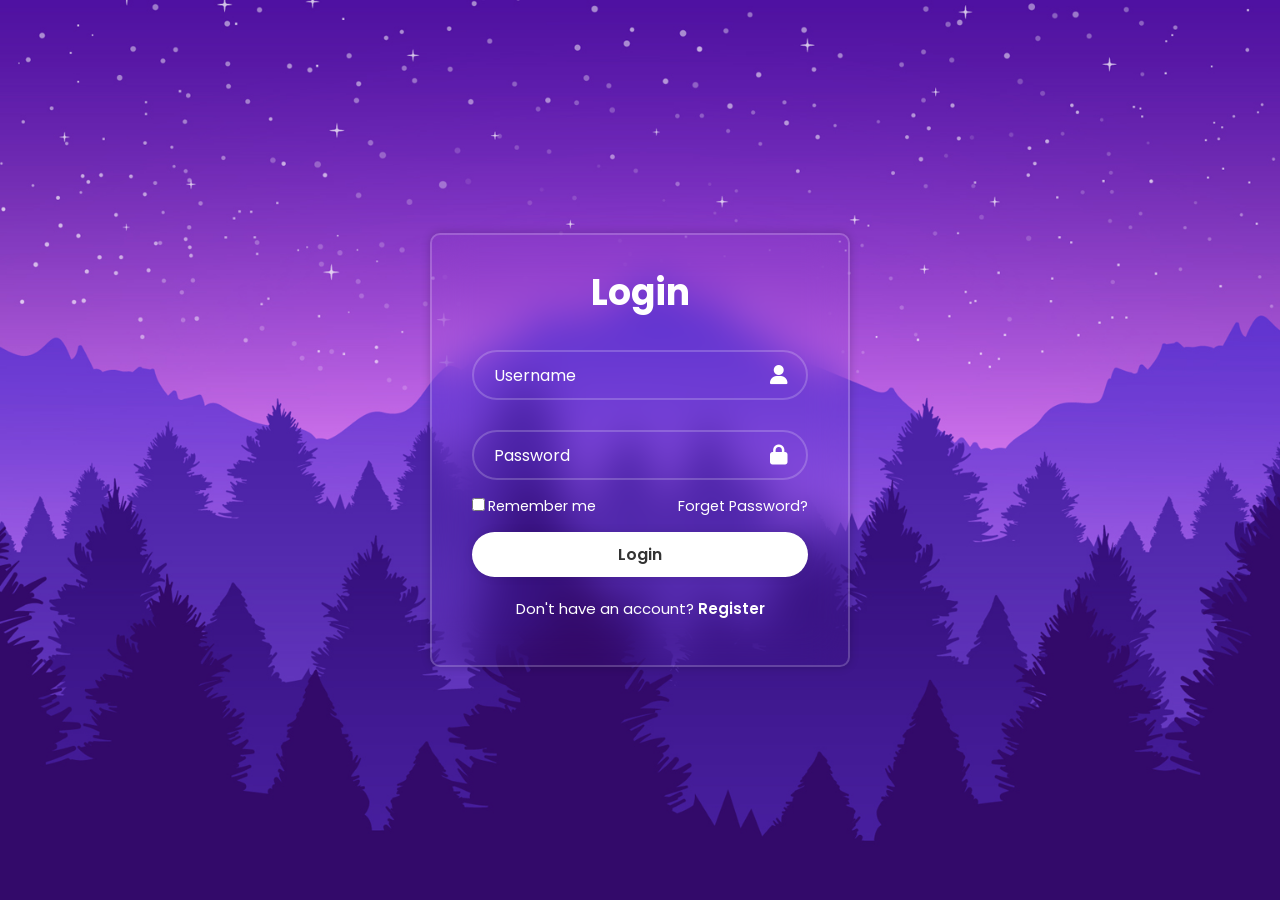
==== login.html @ b4275901 "Sign up page desgin" ====
<!DOCTYPE html>
<html lang="en">
<head>
    <meta charset="UTF-8">
    <meta name="viewport" content="width=device-width, initial-scale=1.0">
    <title>Log-in page</title>
    <link rel="stylesheet" href="login.css">
    <link rel="stylesheet" href="https://cdnjs.cloudflare.com/ajax/libs/font-awesome/6.6.0/css/all.min.css" integrity="sha512-Kc323vGBEqzTmouAECnVceyQqyqdsSiqLQISBL29aUW4U/M7pSPA/gEUZQqv1cwx4OnYxTxve5UMg5GT6L4JJg==" crossorigin="anonymous" referrerpolicy="no-referrer" />
</head>


<body>

    <div class="wrapper">
        <form action="">
<h1>Login</h1> 
<div class="input-box">
<input type="text" placeholder="Username" required>
<i class="fa-solid fa-user"></i>
</div>

<div class="input-box">
    <input type="password"
     placeholder="Password" required>
     <i class="fa-solid fa-lock"></i>
</div>

    <div class="remember-forget">
        <label> <input type="checkbox">Remember me </label>
        <a href="#">Forget Password?</a>
    </div>

    <button type="submit" class="btn">Login</button>


    <div class="register-link">
        <p>Don't have an account? <a href="#">Register</a> </p>
    </div>

</form>
    </div>
</body>
</html>
---- login.css ----
@import url("https://fonts.googleapis.com/css2?family=Poppins:wght@300;400;500;600;700;800;900&display=swap");

*{
    margin: 0;
    padding: 0;
    box-sizing: border-box;
    font-family: "Poppins", sans-serif;
}

body{
    display: flex;
    justify-content: center;
    align-items: center;
    min-height: 100vh;
    background: url('img.jpg') no-repeat;
    background-size: cover;
    background-position: center;
}

.wrapper{
    width: 420px;
    background: transparent;
    border: 2px solid rgba(255, 255, 255, .2);
    backdrop-filter: blur(20px); /*The backdrop-filter CSS property allows you to apply graphical effects, such as blurring or color shifting, to the area behind an element.*/
    box-shadow: 0 0 10px rgba(0, 0, 0, .2); /*This property allows us to create various shadow sytles around an element like as blur radius, spread radius color and whether the shadow is inset or outset.*/
    color: #ffff;
    border-radius: 10px;
    padding: 30px 40px;
}

.wrapper h1 {
    font-size: 36px;
    text-align: center;
}

.wrapper .input-box {
    position: relative;
    width: 100%;
    height: 50px;
    margin: 30px 0;
}

.input-box input {
    width: 100%;
    height: 100%;
    background: transparent;
    border: none;
    outline: none;
    border: 2px solid rgba(255,255,255,.2);
    border-radius: 40px;
    font-size: 16px;
    color: #fff;
    padding: 20px 45px 20px 20px;
}

.input-box input::placeholder {
    color:#fff;
}

.input-box i {
    position: absolute;
    right: 20px;
    top: 50%;
    transform: translateY(-50%);
    font-size: 20px;
}

.wrapper .remember-forget {
    display: flex;
    justify-content: space-between;
    font-size: 14.5px;
    margin: -14px 0 15px;
}

.remember-forget label input{
    accent-color: #fff;
    margin-right: 3px;
}

.remember-forget a {
    color: #fff;
    text-decoration: none;
}

.remember-forget a:hover {
    text-decoration: underline;
}

.wrapper .btn {
width: 100%;
height: 45px;
background: #fff;
border: none;
outline: none;
border-radius: 40px;
box-shadow: 0 0 10px rgba(0, 0, 0, .1);
cursor: pointer;
font-size: 16px;
color: #333;
font-weight: 600;
}

.wrapper .register-link {
    font-size: 15px;
    text-align: center;
   margin: 20px 0 15px;
}

.register-link p a{
    color: #fff;
    text-decoration: none;
    font-weight: 600;
}

.register-link p a:hover {
    text-decoration: underline;
}
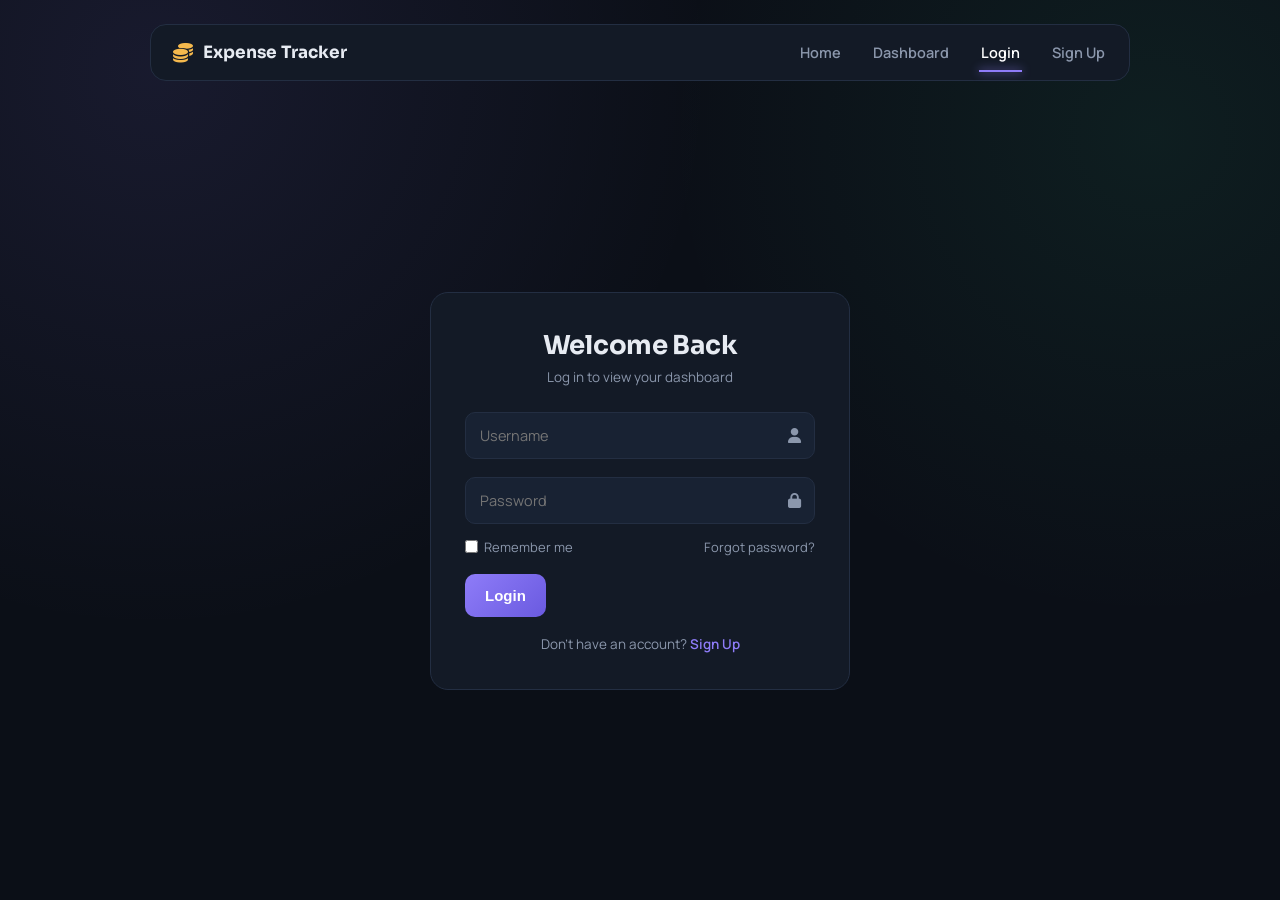
==== commit 98c81709: "Expense Tracker" ====
--- a/login.html
+++ b/login.html
@@ -1,43 +1,61 @@
 <!DOCTYPE html>
 <html lang="en">
 <head>
-    <meta charset="UTF-8">
-    <meta name="viewport" content="width=device-width, initial-scale=1.0">
-    <title>Log-in page</title>
-    <link rel="stylesheet" href="login.css">
-    <link rel="stylesheet" href="https://cdnjs.cloudflare.com/ajax/libs/font-awesome/6.6.0/css/all.min.css" integrity="sha512-Kc323vGBEqzTmouAECnVceyQqyqdsSiqLQISBL29aUW4U/M7pSPA/gEUZQqv1cwx4OnYxTxve5UMg5GT6L4JJg==" crossorigin="anonymous" referrerpolicy="no-referrer" />
+<meta charset="UTF-8">
+<meta name="viewport" content="width=device-width, initial-scale=1.0">
+<title>Login | Expense Tracker</title>
+<link rel="stylesheet" href="https://cdnjs.cloudflare.com/ajax/libs/font-awesome/6.6.0/css/all.min.css" integrity="sha512-Kc323vGBEqzTmouAECnVceyQqyqdsSiqLQISBL29aUW4U/M7pSPA/gEUZQqv1cwx4OnYxTxve5UMg5GT6L4JJg==" crossorigin="anonymous" referrerpolicy="no-referrer" />
+<link rel="preconnect" href="https://fonts.googleapis.com">
+<link href="https://fonts.googleapis.com/css2?family=Manrope:wght@400;500;600;700;800&family=Sora:wght@600;700;800&display=swap" rel="stylesheet">
+<link rel="stylesheet" href="css/base.css">
+<link rel="stylesheet" href="css/auth.css">
 </head>
-
-
 <body>
 
-    <div class="wrapper">
-        <form action="">
-<h1>Login</h1> 
-<div class="input-box">
-<input type="text" placeholder="Username" required>
-<i class="fa-solid fa-user"></i>
+<div class="navbar">
+  <div class="brand"><i class="fas fa-coins"></i> Expense Tracker</div>
+  <div class="nav-links">
+    <a href="index.html">Home</a>
+    <a href="dashboard.html">Dashboard</a>
+    <a href="login.html" class="active">Login</a>
+    <a href="signup.html">Sign Up</a>
+  </div>
 </div>
 
-<div class="input-box">
-    <input type="password"
-     placeholder="Password" required>
-     <i class="fa-solid fa-lock"></i>
+<div class="center">
+  <div class="wrapper">
+    <h1>Welcome Back</h1>
+    <p class="sub">Log in to view your dashboard</p>
+
+    <form id="loginForm" novalidate>
+      <div class="input-box">
+        <input type="text" id="username" placeholder="Username">
+        <i class="fa-solid fa-user"></i>
+      </div>
+      <div class="field-error" id="userError">Please enter your username.</div>
+
+      <div class="input-box">
+        <input type="password" id="password" placeholder="Password">
+        <i class="fa-solid fa-lock"></i>
+      </div>
+      <div class="field-error" id="passError">Password must be at least 6 characters.</div>
+
+      <div class="remember-forget">
+        <label><input type="checkbox" id="remember"> Remember me</label>
+        <a href="#" id="forgotLink">Forgot password?</a>
+      </div>
+
+      <button type="submit" class="btn" id="loginBtn">Login</button>
+
+      <div class="status-msg" id="statusMsg"></div>
+
+      <div class="register-link">
+        Don't have an account? <a href="signup.html">Sign Up</a>
+      </div>
+    </form>
+  </div>
 </div>
 
-    <div class="remember-forget">
-        <label> <input type="checkbox">Remember me </label>
-        <a href="#">Forget Password?</a>
-    </div>
-
-    <button type="submit" class="btn">Login</button>
-
-
-    <div class="register-link">
-        <p>Don't have an account? <a href="#">Register</a> </p>
-    </div>
-
-</form>
-    </div>
+<script src="js/login.js"></script>
 </body>
-</html>+</html>
--- a/css/base.css
+++ b/css/base.css
@@ -0,0 +1,141 @@
+/* ============================
+   BASE.CSS
+   Shared variables, reset, fonts, and navbar
+   Used by every page
+============================ */
+
+:root{
+  --bg: #0B0F17;
+  --panel: #131A26;
+  --panel-2: #182233;
+  --line: #232E42;
+  --text: #E7EBF2;
+  --muted: #8B97AC;
+  --income: #35D18E;
+  --income-soft: rgba(53,209,142,.14);
+  --expense: #FF6B7A;
+  --expense-soft: rgba(255,107,122,.14);
+  --gold: #F5B94D;
+  --violet: #8E7CF8;
+}
+
+*{ box-sizing:border-box; margin:0; padding:0; }
+
+html,body{
+  height:100%;
+  background: var(--bg);
+  color: var(--text);
+  font-family:'Manrope', sans-serif;
+}
+
+body{
+  min-height:100vh;
+  background-image:
+    radial-gradient(circle at 12% 8%, rgba(142,124,248,.10), transparent 40%),
+    radial-gradient(circle at 90% 15%, rgba(53,209,142,.08), transparent 35%);
+  display:flex;
+  flex-direction:column;
+}
+
+h1,h2,h3,h4{ font-family:'Sora', sans-serif; letter-spacing:-0.01em; }
+
+a{ color: inherit; }
+
+.wrap{
+  max-width: 980px;
+  width:100%;
+  margin: 0 auto;
+  padding: 34px 24px 70px;
+  flex:1;
+}
+
+/* ============================
+   NAVBAR (shared across all pages)
+============================ */
+.navbar{
+  max-width: 980px;
+  width:100%;
+  margin: 24px auto 0;
+  display:flex;
+  align-items:center;
+  justify-content:space-between;
+  background: var(--panel);
+  border: 1px solid var(--line);
+  border-radius: 16px;
+  padding: 12px 22px;
+}
+
+.brand{
+  display:flex;
+  align-items:center;
+  gap:10px;
+  font-family:'Sora', sans-serif;
+  font-weight:700;
+  font-size: 17px;
+}
+.brand i{ color: var(--gold); font-size:20px; }
+
+.nav-links{ display:flex; gap: 28px; }
+.nav-links a{
+  color: var(--muted);
+  text-decoration:none;
+  font-weight:600;
+  font-size: 14.5px;
+  position:relative;
+  padding: 6px 2px;
+  transition: color .25s ease, text-shadow .25s ease;
+}
+.nav-links a::after{
+  content:"";
+  position:absolute; left:0; bottom:-4px;
+  width:0%; height:2px;
+  background: var(--violet);
+  box-shadow: 0 0 10px var(--violet);
+  transition: width .25s ease;
+}
+.nav-links a:hover{ color:#fff; text-shadow: 0 0 12px rgba(142,124,248,.6); }
+.nav-links a:hover::after{ width:100%; }
+.nav-links a.active{ color:#fff; }
+.nav-links a.active::after{ width:100%; }
+
+/* ============================
+   SHARED BUTTON STYLES
+============================ */
+.btn-primary, .btn-secondary, .btn{
+  padding: 13px 20px;
+  border-radius: 10px;
+  font-size: 15px;
+  font-weight: 700;
+  text-decoration: none;
+  cursor: pointer;
+  transition: box-shadow .25s ease, transform .15s ease, opacity .2s ease;
+  border: none;
+  display:inline-block;
+  text-align:center;
+}
+
+.btn-primary, .btn{
+  background: linear-gradient(135deg, var(--violet), #6A5AE0);
+  color: #fff;
+}
+.btn-primary:hover, .btn:hover{
+  box-shadow: 0 0 24px rgba(142,124,248,.55);
+  transform: translateY(-1px);
+}
+.btn:disabled{ opacity:.6; cursor:not-allowed; transform:none; box-shadow:none; }
+
+.btn-secondary{
+  background: transparent;
+  color: var(--text);
+  border: 2px solid #3A4556;
+}
+.btn-secondary:hover{
+  border-color: var(--income);
+  color: var(--income);
+  transform: translateY(-2px);
+}
+
+@media (max-width: 680px){
+  .navbar{ flex-direction:column; gap:12px; }
+  .nav-links{ gap:18px; flex-wrap:wrap; justify-content:center; }
+}
--- a/css/auth.css
+++ b/css/auth.css
@@ -0,0 +1,80 @@
+/* ============================
+   AUTH.CSS
+   Shared styles for login.html and signup.html
+============================ */
+
+.center{
+  flex:1;
+  display:flex;
+  align-items:center;
+  justify-content:center;
+  padding: 40px 20px;
+}
+
+.wrapper{
+  width: 100%;
+  max-width: 420px;
+  background: var(--panel);
+  border: 1px solid var(--line);
+  border-radius: 18px;
+  padding: 36px 34px;
+}
+
+.wrapper h1{ font-size: 26px; text-align:center; margin-bottom: 6px; }
+.wrapper .sub{ text-align:center; color: var(--muted); font-size: 13.5px; margin-bottom: 26px; }
+
+.field{ margin-bottom: 16px; }
+.field label{ display:block; font-size:12.5px; color: var(--muted); font-weight:600; margin-bottom:6px; }
+
+.input-box{ position:relative; margin-bottom: 18px; }
+.input-box input, .field input{
+  width:100%;
+  background: var(--panel-2);
+  border: 1px solid var(--line);
+  border-radius: 10px;
+  padding: 13px 14px;
+  color: var(--text);
+  font-size: 14.5px;
+  font-family:'Manrope',sans-serif;
+  outline:none;
+  transition: border-color .2s ease, box-shadow .2s ease;
+}
+.input-box input{ padding-right: 42px; }
+.input-box input:focus, .field input:focus{
+  border-color: var(--violet);
+  box-shadow: 0 0 0 3px rgba(142,124,248,.18);
+}
+.input-box i{
+  position:absolute; right:14px; top:50%; transform:translateY(-50%);
+  color: var(--muted); font-size:15px;
+}
+
+.field-error{ color: var(--expense); font-size:12.5px; margin: 6px 0 0 2px; display:none; }
+
+.strength{ height: 5px; border-radius: 3px; background: var(--panel-2); margin-top: 8px; overflow:hidden; }
+.strength-bar{ height:100%; width:0%; background: var(--expense); transition: width .25s ease, background .25s ease; }
+
+.remember-forget{
+  display:flex; justify-content:space-between; align-items:center;
+  font-size: 13px; color: var(--muted); margin: -4px 0 18px;
+}
+.remember-forget label{ display:flex; align-items:center; gap:6px; }
+.remember-forget a{ color: var(--muted); text-decoration:none; }
+.remember-forget a:hover{ color: var(--violet); }
+
+.register-link, .login-text{
+  font-size:13.5px; text-align:center; margin-top:18px; color: var(--muted);
+}
+.register-link a, .login-text a{ color: var(--violet); text-decoration:none; font-weight:600; }
+.register-link a:hover, .login-text a:hover{ text-decoration:underline; }
+
+.status-msg{
+  margin-top: 16px;
+  text-align:center;
+  font-size: 13.5px;
+  padding: 10px;
+  border-radius: 10px;
+  display:none;
+}
+.status-msg.success{ display:block; background: rgba(53,209,142,.12); color: var(--income); border:1px solid rgba(53,209,142,.3); }
+.status-msg.error{ display:block; background: rgba(255,107,122,.12); color: var(--expense); border:1px solid rgba(255,107,122,.3); }
